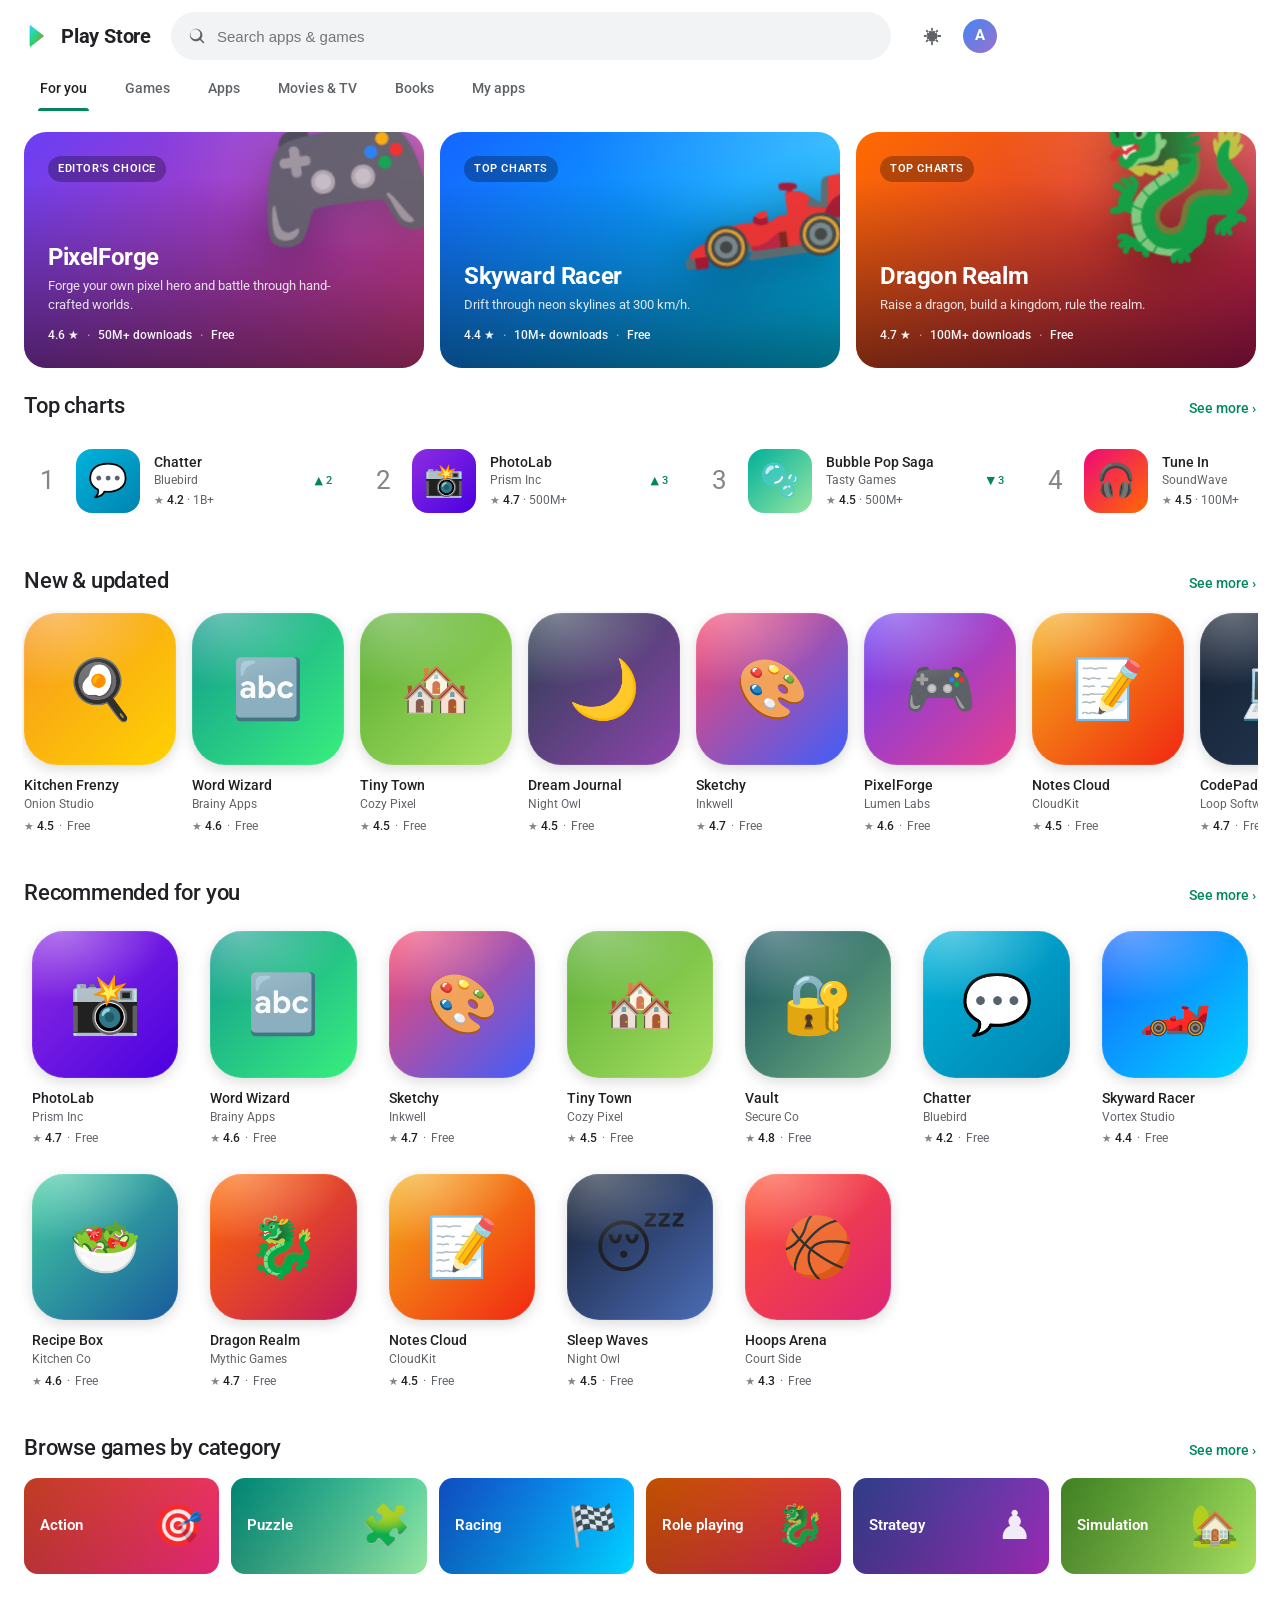
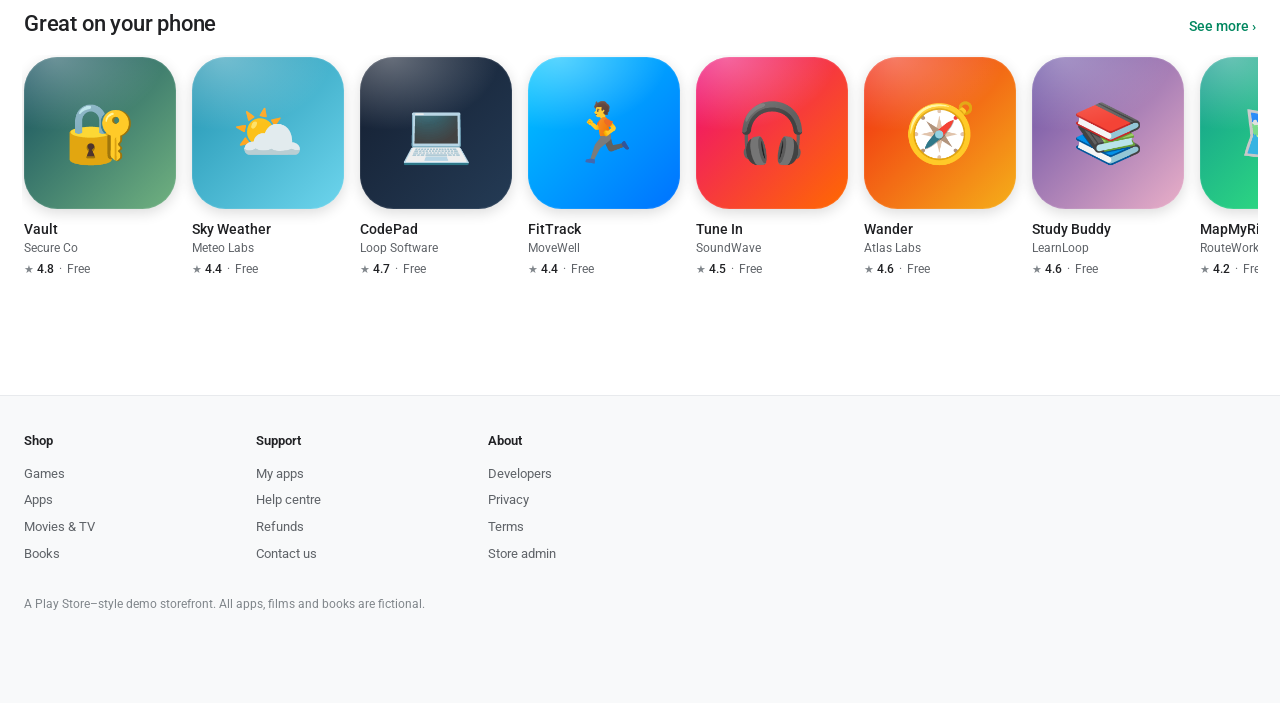
==== docs/index.html @ 573b5a90 "Rename playstore to docs" ====
<!doctype html>
<html lang="en" data-theme="light">
<head>
<meta charset="utf-8">
<meta name="viewport" content="width=device-width, initial-scale=1, viewport-fit=cover">
<meta name="theme-color" content="#ffffff" id="theme-color">
<title>Play Store — Apps, Games & more</title>
<link rel="preconnect" href="https://fonts.googleapis.com">
<link rel="preconnect" href="https://fonts.gstatic.com" crossorigin>
<link href="https://fonts.googleapis.com/css2?family=Roboto:wght@400;500;700&family=Google+Sans+Text:wght@400;500&display=swap" rel="stylesheet">
<link rel="stylesheet" href="styles.css">
<link rel="icon" href="data:image/svg+xml,%3Csvg xmlns='http://www.w3.org/2000/svg' viewBox='0 0 48 48'%3E%3Cpath fill='%2300c853' d='M8 6l22 18L8 42z'/%3E%3Cpath fill='%2300b0ff' d='M8 6l15 15-9 9z'/%3E%3Cpath fill='%23ff3d00' d='M8 42l15-15-9-9z'/%3E%3Cpath fill='%23ffc107' d='M30 24L8 6v36z' opacity='.9'/%3E%3C/svg%3E">
</head>
<body>

<header class="topbar" id="topbar">
  <div class="topbar-inner">
    <a class="logo" href="#/home" aria-label="Play Store home">
      <svg viewBox="0 0 48 48" width="28" height="28" aria-hidden="true">
        <defs>
          <linearGradient id="playGrad" x1="0" y1="0" x2="1" y2="1">
            <stop offset="0" stop-color="#00d2ff"/>
            <stop offset=".5" stop-color="#00c853"/>
            <stop offset="1" stop-color="#ff3d00"/>
          </linearGradient>
        </defs>
        <path fill="url(#playGrad)" d="M11 5.6c-.8.4-1.3 1.2-1.3 2.3v32.2c0 1.1.5 1.9 1.3 2.3L34.6 24 11 5.6Z"/>
        <path fill="#ffffff" opacity=".18" d="M11 5.6 34.6 24 11 42.4V5.6Z"/>
      </svg>
      <span>Play Store</span>
    </a>

    <div class="search" id="search">
      <svg class="search-icon" viewBox="0 0 24 24" width="20" height="20" aria-hidden="true"><path fill="currentColor" d="M20.5 19.1 16.9 15.5a7.5 7.5 0 1 0-1.4 1.4l3.6 3.6a1 1 0 0 0 1.4-1.4ZM10 16a6 6 0 1 1 0-12 6 6 0 0 1 0 12Z"/></svg>
      <input id="search-input" type="search" placeholder="Search apps & games" autocomplete="off" spellcheck="false" aria-label="Search apps and games">
      <button class="search-clear" id="search-clear" aria-label="Clear search">✕</button>
      <div class="suggest" id="suggest" hidden></div>
    </div>

    <div class="top-actions">
      <button class="icon-btn" id="theme-btn" title="Toggle theme" aria-label="Toggle theme">
        <svg viewBox="0 0 24 24" width="22" height="22" aria-hidden="true"><path fill="currentColor" d="M12 18a6 6 0 1 0 0-12 6 6 0 0 0 0 12Zm0-15a1 1 0 0 1 1 1v2a1 1 0 1 1-2 0V4a1 1 0 0 1 1-1Zm0 15a1 1 0 0 1 1 1v2a1 1 0 1 1-2 0v-2a1 1 0 0 1 1-1ZM3 12a1 1 0 0 1 1-1h2a1 1 0 1 1 0 2H4a1 1 0 0 1-1-1Zm15 0a1 1 0 0 1 1-1h2a1 1 0 1 1 0 2h-2a1 1 0 0 1-1-1ZM5.6 5.6a1 1 0 0 1 1.4 0L8.4 7a1 1 0 1 1-1.4 1.4L5.6 7a1 1 0 0 1 0-1.4Zm10 10a1 1 0 0 1 1.4 0l1.4 1.4a1 1 0 1 1-1.4 1.4l-1.4-1.4a1 1 0 0 1 0-1.4Zm2.8-10a1 1 0 0 1 0 1.4L17 8.4A1 1 0 1 1 15.6 7l1.4-1.4a1 1 0 0 1 1.4 0Zm-10 10a1 1 0 0 1 0 1.4L7 18.4A1 1 0 1 1 5.6 17L7 15.6a1 1 0 0 1 1.4 0Z"/></svg>
      </button>
      <a class="avatar" href="#/library" title="My library" aria-label="My library">A</a>
    </div>
  </div>

  <nav class="tabs" id="tabs" aria-label="Sections">
    <a href="#/home" data-tab="home">For you</a>
    <a href="#/games" data-tab="games">Games</a>
    <a href="#/apps" data-tab="apps">Apps</a>
    <a href="#/movies" data-tab="movies">Movies &amp; TV</a>
    <a href="#/books" data-tab="books">Books</a>
    <a href="#/library" data-tab="library">My apps</a>
  </nav>
</header>

<main id="view" class="view" tabindex="-1"></main>

<footer class="footer">
  <div class="footer-inner">
    <div class="footer-cols">
      <div>
        <h4>Shop</h4>
        <a href="#/games">Games</a><a href="#/apps">Apps</a><a href="#/movies">Movies &amp; TV</a><a href="#/books">Books</a>
      </div>
      <div>
        <h4>Support</h4>
        <a href="#/library">My apps</a><a href="#/home">Help centre</a><a href="#/home">Refunds</a><a href="#/home">Contact us</a>
      </div>
      <div>
        <h4>About</h4>
        <a href="#/home">Developers</a><a href="#/home">Privacy</a><a href="#/home">Terms</a><a href="#/admin">Store admin</a>
      </div>
    </div>
    <p class="footer-note">A Play Store–style demo storefront. All apps, films and books are fictional.</p>
  </div>
</footer>

<nav class="bottomnav" aria-label="Mobile navigation">
  <a href="#/games" data-tab="games">
    <svg viewBox="0 0 24 24" width="22" height="22" aria-hidden="true"><path fill="currentColor" d="M17 6H7a4 4 0 0 0-4 4v3a4 4 0 0 0 7.2 2.4l.3-.4h3l.3.4A4 4 0 0 0 21 13v-3a4 4 0 0 0-4-4Zm-9 7a1 1 0 0 1-1-1H5.8a1 1 0 0 1 0-2H7V8.8a1 1 0 0 1 2 0V10h1.2a1 1 0 0 1 0 2H9a1 1 0 0 1-1 1Zm8 .2a1.2 1.2 0 1 1 0-2.4 1.2 1.2 0 0 1 0 2.4Zm2-3a1.2 1.2 0 1 1 0-2.4 1.2 1.2 0 0 1 0 2.4Z"/></svg>
    Games
  </a>
  <a href="#/apps" data-tab="apps">
    <svg viewBox="0 0 24 24" width="22" height="22" aria-hidden="true"><path fill="currentColor" d="M4 4h7v7H4V4Zm9 0h7v7h-7V4ZM4 13h7v7H4v-7Zm9 0h7v7h-7v-7Z"/></svg>
    Apps
  </a>
  <a href="#/search" data-tab="search">
    <svg viewBox="0 0 24 24" width="22" height="22" aria-hidden="true"><path fill="currentColor" d="M20.5 19.1 16.9 15.5a7.5 7.5 0 1 0-1.4 1.4l3.6 3.6a1 1 0 0 0 1.4-1.4ZM10 16a6 6 0 1 1 0-12 6 6 0 0 1 0 12Z"/></svg>
    Search
  </a>
  <a href="#/library" data-tab="library">
    <svg viewBox="0 0 24 24" width="22" height="22" aria-hidden="true"><path fill="currentColor" d="M4 4a1 1 0 0 1 1-1h9a3 3 0 0 1 3 3v14.5a.8.8 0 0 1-1.3.6L12 18l-3.7 3.1a.8.8 0 0 1-1.3-.6V4Zm3 1v12.3l2.7-2.2a1 1 0 0 1 1.3 0l2.7 2.2V6a1 1 0 0 0-1-1H7Z"/></svg>
    Library
  </a>
</nav>

<div class="toast" id="toast" role="status" aria-live="polite"></div>

<script src="data.js"></script>
<script src="app.js"></script>
</body>
</html>
---- docs/styles.css ----
/* ---------- Design tokens ---------- */
:root {
  --bg: #ffffff;
  --bg-soft: #f8f9fa;
  --bg-strong: #f1f3f4;
  --card: #ffffff;
  --text: #202124;
  --text-soft: #5f6368;
  --text-faint: #80868b;
  --line: #e8eaed;
  --green: #01875f;
  --green-soft: #e6f4ea;
  --blue: #1a73e8;
  --red: #d93025;
  --shadow-1: 0 1px 2px rgba(60, 64, 67, .3), 0 1px 3px 1px rgba(60, 64, 67, .15);
  --shadow-2: 0 4px 12px rgba(60, 64, 67, .18), 0 1px 3px rgba(60, 64, 67, .12);
  --radius: 16px;
  --header-h: 128px;
  --max: 1360px;
  color-scheme: light;
}

[data-theme="dark"] {
  --bg: #131314;
  --bg-soft: #1b1b1c;
  --bg-strong: #262627;
  --card: #1f1f20;
  --text: #e8eaed;
  --text-soft: #a8adb3;
  --text-faint: #8b9096;
  --line: #303134;
  --green: #6ddba8;
  --green-soft: #16342a;
  --blue: #8ab4f8;
  --red: #f28b82;
  --shadow-1: 0 1px 3px rgba(0, 0, 0, .5);
  --shadow-2: 0 6px 18px rgba(0, 0, 0, .55);
  color-scheme: dark;
}

* { box-sizing: border-box; }

html { scroll-behavior: smooth; -webkit-text-size-adjust: 100%; }

body {
  margin: 0;
  background: var(--bg);
  color: var(--text);
  font-family: "Google Sans Text", Roboto, system-ui, -apple-system, "Segoe UI", sans-serif;
  font-size: 14px;
  line-height: 1.45;
  -webkit-font-smoothing: antialiased;
  padding-bottom: 0;
}

a { color: inherit; text-decoration: none; }
button { font: inherit; color: inherit; }
img, svg { display: block; }
::selection { background: rgba(26, 115, 232, .25); }

/* ---------- Top bar ---------- */
.topbar {
  position: sticky;
  top: 0;
  z-index: 60;
  background: var(--bg);
  background: color-mix(in srgb, var(--bg) 88%, transparent);
  backdrop-filter: saturate(180%) blur(14px);
  -webkit-backdrop-filter: saturate(180%) blur(14px);
  border-bottom: 1px solid transparent;
  transition: border-color .2s, background .2s;
}
.topbar.scrolled { border-bottom-color: var(--line); }

.topbar-inner {
  max-width: var(--max);
  margin: 0 auto;
  padding: 12px 24px 8px;
  display: flex;
  align-items: center;
  gap: 20px;
}

.logo {
  display: flex;
  align-items: center;
  gap: 9px;
  font-size: 20px;
  font-weight: 700;
  letter-spacing: -.2px;
  white-space: nowrap;
  flex: 0 0 auto;
}
.logo span { margin-top: 1px; }

.search {
  position: relative;
  flex: 1 1 auto;
  max-width: 720px;
  height: 48px;
  border-radius: 24px;
  background: var(--bg-strong);
  display: flex;
  align-items: center;
  transition: box-shadow .2s, background .2s;
}
.search:focus-within {
  background: var(--bg);
  box-shadow: var(--shadow-1);
}
.search-icon {
  position: absolute;
  left: 16px;
  color: var(--text-soft);
  pointer-events: none;
}
.search input {
  width: 100%;
  height: 100%;
  border: 0;
  outline: 0;
  background: transparent;
  color: var(--text);
  padding: 0 44px 0 46px;
  font-size: 15px;
  border-radius: 24px;
}
.search input::-webkit-search-cancel-button { display: none; }
.search-clear {
  position: absolute;
  right: 14px;
  border: 0;
  background: transparent;
  color: var(--text-soft);
  cursor: pointer;
  font-size: 14px;
  padding: 6px;
  border-radius: 50%;
  display: none;
}
.search.has-value .search-clear { display: block; }
.search-clear:hover { background: var(--bg-strong); }

.suggest {
  position: absolute;
  top: 56px;
  left: 0;
  right: 0;
  background: var(--bg);
  border-radius: 12px;
  box-shadow: var(--shadow-2);
  border: 1px solid var(--line);
  padding: 6px;
  z-index: 80;
  max-height: min(60vh, 460px);
  overflow: auto;
}
.suggest a {
  display: flex;
  align-items: center;
  gap: 12px;
  padding: 9px 10px;
  border-radius: 8px;
}
.suggest a:hover, .suggest a.active { background: var(--bg-soft); }
.suggest .s-icon {
  width: 34px; height: 34px;
  border-radius: 9px;
  display: grid; place-items: center;
  font-size: 18px;
  flex: 0 0 auto;
}
.suggest .s-name { font-weight: 500; }
.suggest .s-sub { font-size: 12px; color: var(--text-soft); }
.suggest .s-kind {
  margin-left: auto;
  font-size: 11px;
  color: var(--text-faint);
  text-transform: uppercase;
  letter-spacing: .4px;
}

.top-actions { display: flex; align-items: center; gap: 6px; flex: 0 0 auto; }
.icon-btn {
  width: 42px; height: 42px;
  display: grid; place-items: center;
  border: 0; border-radius: 50%;
  background: transparent;
  color: var(--text-soft);
  cursor: pointer;
  transition: background .15s;
}
.icon-btn:hover { background: var(--bg-strong); }
.avatar {
  width: 34px; height: 34px;
  border-radius: 50%;
  background: linear-gradient(135deg, #4285f4, #9b72cb);
  color: #fff;
  font-size: 15px;
  font-weight: 700;
  display: grid; place-items: center;
  margin-left: 4px;
  box-shadow: 0 0 0 3px var(--bg);
  transition: transform .15s;
}
.avatar:hover { transform: scale(1.06); }

.tabs {
  max-width: var(--max);
  margin: 0 auto;
  padding: 0 24px;
  display: flex;
  gap: 6px;
  overflow-x: auto;
  scrollbar-width: none;
}
.tabs::-webkit-scrollbar { display: none; }
.tabs a {
  position: relative;
  padding: 10px 16px 13px;
  color: var(--text-soft);
  font-size: 14px;
  font-weight: 500;
  white-space: nowrap;
  border-radius: 8px 8px 0 0;
  transition: color .15s, background .15s;
}
.tabs a:hover { color: var(--text); background: var(--bg-soft); }
.tabs a.active { color: var(--text); }
.tabs a.active::after {
  content: "";
  position: absolute;
  left: 14px; right: 14px; bottom: 0;
  height: 3px;
  border-radius: 3px 3px 0 0;
  background: var(--green);
}

/* ---------- Layout ---------- */
.view {
  max-width: var(--max);
  margin: 0 auto;
  padding: 8px 24px 72px;
  outline: none;
  animation: pageIn .35s cubic-bezier(.2, .7, .3, 1);
}
@keyframes pageIn {
  from { opacity: 0; transform: translateY(6px); }
  to { opacity: 1; transform: none; }
}

section { margin: 0 0 12px; }
.sec-head {
  display: flex;
  align-items: baseline;
  justify-content: space-between;
  gap: 16px;
  padding: 22px 0 12px;
}
.sec-head h2 {
  margin: 0;
  font-size: 22px;
  font-weight: 500;
  letter-spacing: -.2px;
}
.sec-head .see-all {
  color: var(--green);
  font-weight: 500;
  font-size: 14px;
  white-space: nowrap;
  border-radius: 20px;
  padding: 6px 12px;
  margin-right: -12px;
}
.sec-head .see-all:hover { background: var(--green-soft); }

/* ---------- Hero ---------- */
.hero-row {
  display: grid;
  grid-template-columns: repeat(3, 1fr);
  gap: 16px;
  padding-top: 12px;
}
.hero-card {
  position: relative;
  min-height: 236px;
  border-radius: 22px;
  overflow: hidden;
  padding: 24px;
  color: #fff;
  display: flex;
  flex-direction: column;
  justify-content: flex-end;
  isolation: isolate;
  transition: transform .25s cubic-bezier(.2, .7, .3, 1), box-shadow .25s;
}
.hero-card:hover { transform: translateY(-3px); box-shadow: var(--shadow-2); }
.hero-card::before {
  content: "";
  position: absolute;
  inset: 0;
  background: radial-gradient(120% 100% at 100% 0%, rgba(255,255,255,.22), transparent 55%),
              linear-gradient(180deg, transparent 20%, rgba(0,0,0,.5) 100%);
  z-index: -1;
}
.hero-glyph {
  position: absolute;
  right: -14px;
  top: -26px;
  font-size: 150px;
  line-height: 1;
  opacity: .9;
  transform: rotate(-8deg);
  filter: drop-shadow(0 12px 24px rgba(0,0,0,.35));
  z-index: -1;
}
.hero-badge {
  align-self: flex-start;
  font-size: 11px;
  font-weight: 600;
  letter-spacing: .6px;
  text-transform: uppercase;
  background: rgba(0,0,0,.28);
  padding: 5px 10px;
  border-radius: 20px;
  margin-bottom: auto;
  backdrop-filter: blur(4px);
}
.hero-card h3 {
  margin: 16px 0 2px;
  font-size: 24px;
  font-weight: 700;
  letter-spacing: -.4px;
}
.hero-card p {
  margin: 0;
  font-size: 13px;
  opacity: .85;
  max-width: 88%;
}
.hero-meta {
  display: flex;
  align-items: center;
  gap: 8px;
  margin-top: 12px;
  font-size: 12px;
  font-weight: 500;
  opacity: .95;
}
.hero-meta .dot { opacity: .6; }

/* ---------- Rows & cards ---------- */
.row-wrap { position: relative; }
.row {
  display: flex;
  gap: 16px;
  overflow-x: auto;
  scroll-snap-type: x mandatory;
  scroll-behavior: smooth;
  padding: 2px 2px 8px;
  margin: 0 -2px;
  scrollbar-width: none;
}
.row::-webkit-scrollbar { display: none; }

.row-arrow {
  position: absolute;
  top: 50%;
  transform: translateY(-50%);
  width: 40px; height: 40px;
  border-radius: 50%;
  border: 1px solid var(--line);
  background: var(--bg);
  color: var(--text-soft);
  box-shadow: var(--shadow-1);
  display: grid; place-items: center;
  cursor: pointer;
  z-index: 5;
  font-size: 20px;
  line-height: 1;
  opacity: 0;
  pointer-events: none;
  transition: opacity .2s, background .15s;
}
.row-wrap:hover .row-arrow { opacity: 1; pointer-events: auto; }
.row-arrow:hover { background: var(--bg-soft); color: var(--text); }
.row-arrow[data-dir="left"] { left: -16px; }
.row-arrow[data-dir="right"] { right: -16px; }

.app-card {
  flex: 0 0 auto;
  width: 168px;
  scroll-snap-align: start;
  border-radius: 14px;
  padding: 8px;
  margin: -8px;
  transition: background .15s;
}
.app-card:hover { background: var(--bg-soft); }
.app-card .icon {
  width: 100%;
  aspect-ratio: 1;
  border-radius: 22%;
  display: grid;
  place-items: center;
  font-size: 58px;
  margin-bottom: 10px;
  box-shadow: inset 0 0 0 1px rgba(255,255,255,.08), 0 4px 14px rgba(0,0,0,.14);
  transition: transform .2s cubic-bezier(.2,.7,.3,1);
  position: relative;
  overflow: hidden;
}
.app-card:hover .icon { transform: scale(1.035); }
.app-card .icon::after {
  content: "";
  position: absolute;
  inset: 0;
  background: radial-gradient(120% 80% at 20% 0%, rgba(255,255,255,.35), transparent 60%);
  pointer-events: none;
}
.app-card .name {
  font-size: 14px;
  font-weight: 500;
  white-space: nowrap;
  overflow: hidden;
  text-overflow: ellipsis;
}
.app-card .dev {
  font-size: 12px;
  color: var(--text-soft);
  white-space: nowrap;
  overflow: hidden;
  text-overflow: ellipsis;
  margin-top: 1px;
}
.app-card .meta {
  display: flex;
  align-items: center;
  gap: 5px;
  font-size: 12px;
  color: var(--text-soft);
  margin-top: 4px;
}
.star { color: var(--text-soft); }
.star b { color: var(--text); font-weight: 500; }
.star::before { content: "★"; color: var(--text-faint); margin-right: 3px; font-size: 11px; }

/* chart cards */
.chart-card {
  flex: 0 0 auto;
  width: 320px;
  display: flex;
  align-items: center;
  gap: 14px;
  padding: 10px;
  border-radius: 16px;
  scroll-snap-align: start;
  transition: background .15s;
}
.chart-card:hover { background: var(--bg-soft); }
.chart-rank {
  font-size: 26px;
  font-weight: 400;
  color: var(--text-faint);
  width: 30px;
  text-align: center;
  font-variant-numeric: tabular-nums;
}
.chart-card .icon {
  width: 64px; height: 64px;
  border-radius: 16px;
  display: grid; place-items: center;
  font-size: 32px;
  flex: 0 0 auto;
}
.chart-body { min-width: 0; flex: 1; }
.chart-body .name { font-weight: 500; font-size: 14px; white-space: nowrap; overflow: hidden; text-overflow: ellipsis; }
.chart-body .dev { font-size: 12px; color: var(--text-soft); white-space: nowrap; overflow: hidden; text-overflow: ellipsis; }
.chart-body .meta { font-size: 12px; color: var(--text-soft); margin-top: 3px; }
.chart-move { font-size: 11px; color: var(--green); font-weight: 500; }

/* grid */
.grid {
  display: grid;
  grid-template-columns: repeat(auto-fill, minmax(158px, 1fr));
  gap: 10px 16px;
}
.grid .app-card { width: auto; margin: 0; padding: 8px; }

/* chips */
.chip-row {
  display: flex;
  gap: 10px;
  overflow-x: auto;
  padding: 10px 0 6px;
  scrollbar-width: none;
}
.chip-row::-webkit-scrollbar { display: none; }
.chip {
  flex: 0 0 auto;
  display: inline-flex;
  align-items: center;
  padding: 8px 16px;
  border-radius: 20px;
  border: 1px solid var(--line);
  background: transparent;
  color: var(--text-soft);
  font-size: 13px;
  font-weight: 500;
  cursor: pointer;
  transition: all .15s;
  white-space: nowrap;
}
.chip:hover { background: var(--bg-soft); color: var(--text); }
.chip.active {
  background: var(--green-soft);
  border-color: transparent;
  color: var(--green);
}

/* category tiles */
.cat-grid {
  display: grid;
  grid-template-columns: repeat(auto-fill, minmax(180px, 1fr));
  gap: 12px;
}
.cat-tile {
  position: relative;
  height: 96px;
  border-radius: 14px;
  overflow: hidden;
  padding: 16px;
  display: flex;
  align-items: center;
  justify-content: space-between;
  color: #fff;
  font-weight: 600;
  font-size: 15px;
  isolation: isolate;
}
.cat-tile span { max-width: 60%; }
.cat-tile i { font-style: normal; font-size: 40px; opacity: .9; }
.cat-tile::after {
  content: "";
  position: absolute; inset: 0;
  background: linear-gradient(90deg, rgba(0,0,0,.25), transparent);
  z-index: -1;
}
.cat-tile:hover { filter: brightness(1.08); }

/* ---------- Detail page ---------- */
.back {
  display: inline-flex;
  align-items: center;
  gap: 8px;
  font-weight: 500;
  color: var(--text-soft);
  padding: 10px 14px 10px 10px;
  border-radius: 20px;
  margin: 6px 0 2px -10px;
}
.back:hover { background: var(--bg-soft); color: var(--text); }
.back svg { width: 20px; height: 20px; }

.detail-head {
  display: grid;
  grid-template-columns: 128px 1fr;
  gap: 28px;
  padding: 12px 0 8px;
  align-items: start;
}
.detail-icon {
  width: 128px; height: 128px;
  border-radius: 28px;
  display: grid; place-items: center;
  font-size: 64px;
  box-shadow: var(--shadow-1);
  position: relative;
  overflow: hidden;
}
.detail-icon::after {
  content: "";
  position: absolute; inset: 0;
  background: radial-gradient(130% 80% at 15% 0%, rgba(255,255,255,.35), transparent 60%);
}
.detail-title h1 {
  margin: 0;
  font-size: 30px;
  font-weight: 500;
  letter-spacing: -.4px;
  line-height: 1.15;
}
.detail-sub {
  color: var(--green);
  font-weight: 500;
  font-size: 14px;
  margin-top: 4px;
}
.detail-tagline {
  color: var(--text-soft);
  margin-top: 8px;
  max-width: 640px;
}
.detail-stats {
  display: flex;
  align-items: stretch;
  gap: 0;
  margin-top: 18px;
  max-width: 660px;
}
.stat {
  flex: 1;
  display: flex;
  flex-direction: column;
  align-items: center;
  justify-content: center;
  padding: 0 18px;
  border-left: 1px solid var(--line);
  text-align: center;
}
.stat:first-child { border-left: 0; padding-left: 0; align-items: flex-start; text-align: left; }
.stat .big {
  font-size: 16px;
  font-weight: 600;
  display: flex;
  align-items: center;
  gap: 4px;
  white-space: nowrap;
}
.stat .big svg { width: 14px; height: 14px; }
.stat .small {
  font-size: 11px;
  color: var(--text-faint);
  margin-top: 2px;
  display: flex;
  align-items: center;
  gap: 3px;
  white-space: nowrap;
}

.install-wrap { margin-top: 18px; display: flex; align-items: center; gap: 14px; flex-wrap: wrap; }
.install-btn {
  position: relative;
  overflow: hidden;
  min-width: 190px;
  height: 44px;
  border-radius: 8px;
  border: 0;
  background: var(--green);
  color: #fff;
  font-weight: 600;
  font-size: 15px;
  cursor: pointer;
  padding: 0 22px;
  transition: filter .15s, transform .1s;
}
[data-theme="dark"] .install-btn { background: #0f5c3f; color: #9ff0c7; }
.install-btn:hover { filter: brightness(1.06); }
.install-btn:active { transform: scale(.985); }
.install-btn.installed {
  background: transparent;
  color: var(--green);
  border: 1px solid var(--line);
}
.install-btn.installed:hover { background: var(--bg-soft); }
.install-btn .progress {
  position: absolute;
  left: 0; bottom: 0;
  height: 100%;
  width: 0%;
  background: rgba(255,255,255,.22);
  transition: width .25s linear;
}
.install-btn > span { position: relative; z-index: 1; }
.install-note { font-size: 12px; color: var(--text-faint); display: flex; gap: 6px; align-items: center; }
.install-note b { font-weight: 500; color: var(--text-soft); }

.shots {
  display: flex;
  gap: 12px;
  overflow-x: auto;
  padding: 6px 2px 14px;
  scrollbar-width: none;
  scroll-snap-type: x mandatory;
}
.shots::-webkit-scrollbar { display: none; }
.shot {
  position: relative;
  flex: 0 0 auto;
  width: 190px;
  aspect-ratio: 9 / 16;
  border-radius: 14px;
  overflow: hidden;
  scroll-snap-align: start;
  border: 1px solid var(--line);
}
.shot-inner {
  position: absolute;
  inset: 10px -22% 0 10px;
  border-radius: 16px 0 0 0;
  background: rgba(255,255,255,.94);
  padding: 14px 14px 0;
  display: flex;
  flex-direction: column;
  gap: 8px;
  transform: rotate(-3deg);
  transform-origin: bottom left;
  box-shadow: -6px 6px 18px rgba(0,0,0,.18);
}
[data-theme="dark"] .shot-inner { background: rgba(255,255,255,.9); }
.shot-glyph { font-size: 34px; line-height: 1; }
.shot-line { height: 8px; border-radius: 4px; background: rgba(0,0,0,.14); }
.shot-line.w60 { width: 60%; }
.shot-line.w80 { width: 80%; }
.shot-line.w40 { width: 40%; background: rgba(0,0,0,.28); }
.shot-chips { display: flex; gap: 6px; margin-top: 2px; }
.shot-chips i { display: block; width: 34px; height: 34px; border-radius: 8px; background: rgba(0,0,0,.09); }
.shot-bars { display: flex; align-items: flex-end; gap: 5px; height: 52px; margin-top: auto; padding-bottom: 12px; }
.shot-bars i { flex: 1; background: currentColor; border-radius: 3px 3px 0 0; opacity: .75; }

.detail-cols {
  display: grid;
  grid-template-columns: 1.55fr 1fr;
  gap: 48px;
  margin-top: 16px;
}
.block-title {
  display: flex;
  align-items: center;
  justify-content: space-between;
  gap: 12px;
  margin: 26px 0 14px;
}
.block-title h2 { font-size: 20px; font-weight: 500; margin: 0; }
.block-title a { color: var(--green); font-weight: 500; font-size: 13px; }
.about-text { color: var(--text-soft); font-size: 14px; line-height: 1.6; white-space: pre-line; }
.about-text.clamp { display: -webkit-box; -webkit-line-clamp: 5; -webkit-box-orient: vertical; overflow: hidden; }
.read-more {
  color: var(--green);
  font-weight: 500;
  border: 0;
  background: none;
  padding: 6px 0;
  cursor: pointer;
}
.tags { display: flex; gap: 8px; flex-wrap: wrap; margin-top: 14px; }
.tag {
  font-size: 12px;
  color: var(--text-soft);
  border: 1px solid var(--line);
  padding: 6px 12px;
  border-radius: 8px;
}

.ratings-card {
  background: var(--bg-soft);
  border-radius: 14px;
  padding: 18px;
  margin: 6px 0 4px;
  display: grid;
  grid-template-columns: auto 1fr;
  gap: 20px;
  align-items: center;
}
.big-score { text-align: center; min-width: 76px; }
.big-score .n { font-size: 42px; font-weight: 400; line-height: 1; letter-spacing: -1px; }
.big-score .stars { color: var(--text-faint); font-size: 12px; letter-spacing: 2px; margin-top: 4px; }
.big-score .count { font-size: 11px; color: var(--text-faint); margin-top: 3px; }
.bars { display: flex; flex-direction: column; gap: 4px; }
.bar-row { display: flex; align-items: center; gap: 10px; font-size: 12px; color: var(--text-soft); }
.bar-track { flex: 1; height: 8px; border-radius: 4px; background: var(--line); overflow: hidden; }
.bar-fill { height: 100%; border-radius: 4px; background: var(--green); }

.reviews { display: grid; gap: 10px; }
.review {
  padding: 16px 18px;
  border-radius: 14px;
  background: var(--bg-soft);
}
.review-head {
  display: flex;
  align-items: center;
  gap: 10px;
  margin-bottom: 8px;
}
.review-avatar {
  width: 34px; height: 34px;
  border-radius: 50%;
  color: #fff;
  display: grid; place-items: center;
  font-weight: 600;
  font-size: 14px;
  flex: 0 0 auto;
}
.review-name { font-weight: 500; font-size: 13px; }
.review-stars { color: var(--text-soft); font-size: 11px; letter-spacing: 1px; }
.review-stars b { color: var(--text); font-size: 12px; margin-right: 4px; }
.review p { margin: 0; color: var(--text-soft); font-size: 13px; line-height: 1.55; }
.review-foot { display: flex; gap: 16px; margin-top: 10px; color: var(--text-faint); font-size: 11px; }
.review-foot button { border: 0; background: none; color: var(--text-faint); font-size: 11px; cursor: pointer; padding: 0; }
.review-foot button:hover { color: var(--text); }

.info-list { display: grid; gap: 18px; margin-top: 4px; }
.info-item .k { font-size: 12px; color: var(--text-faint); margin-bottom: 4px; }
.info-item .v { font-size: 14px; color: var(--text-soft); }
.safety {
  margin-top: 28px;
  padding-top: 20px;
  border-top: 1px solid var(--line);
}
.safety h3 { font-size: 15px; font-weight: 500; margin: 0 0 8px; }
.safety p { margin: 0; color: var(--text-soft); font-size: 13px; }
.safety a { color: var(--blue); display: inline-block; margin-top: 8px; font-size: 13px; }

/* ---------- Poster rows (movies / books) ---------- */
.poster-card {
  flex: 0 0 auto;
  width: 172px;
  scroll-snap-align: start;
  border-radius: 14px;
  padding: 8px;
  margin: -8px;
  transition: background .15s;
}
.poster-card:hover { background: var(--bg-soft); }
.poster {
  position: relative;
  width: 100%;
  aspect-ratio: 2 / 3;
  border-radius: 10px;
  overflow: hidden;
  display: flex;
  flex-direction: column;
  justify-content: space-between;
  padding: 14px;
  color: #fff;
  isolation: isolate;
  box-shadow: var(--shadow-1);
}
.poster::after {
  content: "";
  position: absolute; inset: 0;
  background: linear-gradient(180deg, rgba(0,0,0,.15), rgba(0,0,0,.65));
  z-index: -1;
}
.poster .p-glyph { font-size: 40px; align-self: flex-end; opacity: .95; }
.poster .p-title { font-size: 16px; font-weight: 700; line-height: 1.2; letter-spacing: -.2px; }
.poster .p-sub { font-size: 11px; opacity: .8; margin-top: 2px; }
.poster-card .name { font-size: 13px; font-weight: 500; margin-top: 8px; white-space: nowrap; overflow: hidden; text-overflow: ellipsis; }
.poster-card .meta { font-size: 12px; color: var(--text-soft); }
.poster-play {
  position: absolute;
  left: 14px; bottom: 14px;
  width: 30px; height: 30px;
  border-radius: 50%;
  background: rgba(255,255,255,.22);
  backdrop-filter: blur(6px);
  display: grid; place-items: center;
  font-size: 11px;
  opacity: 0;
  transition: opacity .2s;
}
.poster-card:hover .poster-play { opacity: 1; }

/* book cards */
.book-card {
  flex: 0 0 auto;
  width: 150px;
  scroll-snap-align: start;
}
.book {
  position: relative;
  width: 100%;
  aspect-ratio: 2 / 3;
  border-radius: 4px 10px 10px 4px;
  overflow: hidden;
  padding: 14px 12px 14px 18px;
  color: #fff;
  display: flex;
  flex-direction: column;
  justify-content: space-between;
  box-shadow: var(--shadow-1);
  isolation: isolate;
}
.book::before {
  content: "";
  position: absolute;
  inset: 0 auto 0 0;
  width: 6px;
  background: rgba(255,255,255,.18);
}
.book::after {
  content: "";
  position: absolute; inset: 0;
  background: linear-gradient(160deg, transparent 30%, rgba(0,0,0,.45));
  z-index: -1;
}
.book .b-glyph { font-size: 26px; align-self: flex-end; }
.book .b-title { font-size: 14px; font-weight: 700; line-height: 1.25; }
.book .b-author { font-size: 10px; opacity: .8; margin-top: 4px; }
.book-card .name { font-size: 13px; font-weight: 500; margin-top: 7px; }
.book-card .meta { font-size: 12px; color: var(--text-soft); }

/* ---------- Library / empty states ---------- */
.page-title { padding: 20px 0 4px; }
.page-title h1 { margin: 0; font-size: 30px; font-weight: 500; letter-spacing: -.5px; }
.page-title p { margin: 6px 0 0; color: var(--text-soft); }

.lib-list { display: grid; gap: 2px; margin-top: 16px; }
.lib-row {
  display: flex;
  align-items: center;
  gap: 16px;
  padding: 12px;
  border-radius: 14px;
  transition: background .15s;
}
.lib-row:hover { background: var(--bg-soft); }
.lib-row .icon {
  width: 56px; height: 56px;
  border-radius: 14px;
  display: grid; place-items: center;
  font-size: 28px;
  flex: 0 0 auto;
}
.lib-body { flex: 1; min-width: 0; }
.lib-body .name { font-weight: 500; }
.lib-body .sub { font-size: 12px; color: var(--text-soft); }
.lib-actions { display: flex; gap: 8px; }
.btn-sm {
  height: 34px;
  padding: 0 18px;
  border-radius: 18px;
  border: 1px solid var(--line);
  background: transparent;
  font-weight: 500;
  font-size: 13px;
  cursor: pointer;
  white-space: nowrap;
}
.btn-sm:hover { background: var(--bg-soft); }
.btn-sm.primary { background: var(--green); border-color: transparent; color: #fff; }
[data-theme="dark"] .btn-sm.primary { background: #0f5c3f; color: #9ff0c7; }

.empty {
  text-align: center;
  padding: 60px 20px;
  color: var(--text-soft);
}
.empty .e-icon { font-size: 54px; margin-bottom: 12px; }
.empty h3 { margin: 0 0 6px; color: var(--text); font-weight: 500; font-size: 20px; }
.empty p { margin: 0 0 18px; }

/* ---------- Admin ---------- */
.admin-title {
  display: flex;
  align-items: flex-end;
  justify-content: space-between;
  gap: 20px;
  flex-wrap: wrap;
  padding: 22px 0 4px;
}
.admin-title h1 {
  margin: 6px 0 0;
  font-size: 30px;
  font-weight: 500;
  letter-spacing: -.5px;
}
.admin-title p {
  margin: 6px 0 0;
  color: var(--text-soft);
  max-width: 620px;
}
.admin-eyebrow {
  font-size: 11px;
  font-weight: 700;
  letter-spacing: 1.2px;
  text-transform: uppercase;
  color: var(--green);
}
.admin-title .btn-sm { margin-bottom: 4px; }

.admin-stats {
  display: grid;
  grid-template-columns: repeat(4, 1fr);
  gap: 12px;
  margin: 20px 0 22px;
}
.admin-stat {
  background: var(--bg-soft);
  border: 1px solid var(--line);
  border-radius: 14px;
  padding: 16px 18px;
}
.admin-stat .n {
  font-size: 27px;
  font-weight: 600;
  letter-spacing: -.6px;
  font-variant-numeric: tabular-nums;
}
.admin-stat .l {
  font-size: 12px;
  color: var(--text-soft);
  margin-top: 1px;
}

.admin-toolbar {
  display: flex;
  align-items: center;
  gap: 10px;
  flex-wrap: wrap;
  margin-bottom: 14px;
}
.admin-search {
  position: relative;
  flex: 1 1 280px;
}
.admin-search svg {
  position: absolute;
  left: 13px;
  top: 50%;
  transform: translateY(-50%);
  color: var(--text-faint);
  pointer-events: none;
}
.admin-search input {
  width: 100%;
  height: 42px;
  border: 1px solid var(--line);
  border-radius: 12px;
  background: var(--bg);
  color: var(--text);
  font: inherit;
  font-size: 14px;
  padding: 0 14px 0 40px;
  outline: none;
  transition: border-color .15s, box-shadow .15s;
}
.admin-search input:focus {
  border-color: var(--green);
  box-shadow: 0 0 0 3px var(--green-soft);
}
.admin-toolbar select {
  height: 42px;
  border: 1px solid var(--line);
  border-radius: 12px;
  background: var(--bg);
  color: var(--text);
  font: inherit;
  font-size: 14px;
  padding: 0 12px;
  outline: none;
}
.admin-count {
  font-size: 12px;
  color: var(--text-faint);
  white-space: nowrap;
}
.admin-toolbar .btn-sm {
  height: 42px;
  border-radius: 12px;
  padding: 0 18px;
}
.admin-add { margin-left: auto; }

.admin-list {
  border: 1px solid var(--line);
  border-radius: 16px;
  overflow: hidden;
  background: var(--card);
}
.admin-row {
  display: grid;
  grid-template-columns: 46px minmax(0, 1.5fr) 88px 92px minmax(0, .9fr) auto;
  align-items: center;
  gap: 14px;
  padding: 12px 16px;
  border-top: 1px solid var(--line);
}
.admin-row:first-child { border-top: 0; }
.admin-row:hover { background: var(--bg-soft); }
.a-icon {
  width: 46px;
  height: 46px;
  border-radius: 12px;
  display: grid;
  place-items: center;
  font-size: 23px;
  line-height: 1;
}
.a-main { min-width: 0; }
.a-name {
  font-weight: 500;
  font-size: 14px;
  display: flex;
  align-items: center;
  gap: 8px;
  flex-wrap: wrap;
}
.a-badge {
  font-size: 10px;
  font-weight: 600;
  letter-spacing: .2px;
  padding: 2px 7px;
  border-radius: 20px;
  background: var(--green-soft);
  color: var(--green);
  white-space: nowrap;
}
.a-sub {
  font-size: 12px;
  color: var(--text-soft);
  margin-top: 2px;
  white-space: nowrap;
  overflow: hidden;
  text-overflow: ellipsis;
}
.a-cell {
  font-size: 12.5px;
  color: var(--text-soft);
  font-variant-numeric: tabular-nums;
  white-space: nowrap;
  overflow: hidden;
  text-overflow: ellipsis;
}
.a-cell .a-label { display: none; }
.a-actions {
  display: flex;
  align-items: center;
  gap: 6px;
  justify-content: flex-end;
}
.a-confirm {
  font-size: 12px;
  font-weight: 600;
  color: var(--red);
  white-space: nowrap;
}
.admin-btn {
  border: 1px solid var(--line);
  background: transparent;
  border-radius: 8px;
  padding: 7px 12px;
  font: inherit;
  font-size: 12.5px;
  font-weight: 500;
  color: var(--text);
  cursor: pointer;
  white-space: nowrap;
  transition: background .15s, border-color .15s;
}
.admin-btn:hover { background: var(--bg-strong); }
.admin-btn.danger { color: var(--red); }
.admin-btn.danger:hover { background: color-mix(in srgb, var(--red) 10%, transparent); }

.admin-empty {
  text-align: center;
  padding: 54px 20px;
  color: var(--text-soft);
}
.admin-empty .e-icon { font-size: 42px; margin-bottom: 8px; }
.admin-empty h3 { margin: 0 0 4px; color: var(--text); font-weight: 500; font-size: 18px; }
.admin-empty p { margin: 0; font-size: 13px; }

.admin-danger {
  margin-top: 32px;
  border: 1px solid color-mix(in srgb, var(--red) 30%, var(--line));
  border-radius: 16px;
  padding: 20px 22px;
  background: color-mix(in srgb, var(--red) 4%, transparent);
}
.admin-danger h3 { margin: 0 0 4px; font-size: 15px; font-weight: 500; color: var(--red); }
.admin-danger p { margin: 0; font-size: 13px; color: var(--text-soft); }
.admin-danger-actions { display: flex; gap: 10px; flex-wrap: wrap; margin-top: 14px; }
.btn-sm.danger { color: var(--red); border-color: color-mix(in srgb, var(--red) 35%, var(--line)); }
.btn-sm.danger:hover { background: color-mix(in srgb, var(--red) 8%, transparent); }
.admin-note { font-size: 12px; color: var(--text-faint); margin: 18px 0 0; }
.admin-link { color: var(--green); font-weight: 500; }
.admin-link:hover { text-decoration: underline; }

/* modal */
body.no-scroll { overflow: hidden; }
.admin-modal {
  position: fixed;
  inset: 0;
  z-index: 300;
  background: rgba(0, 0, 0, .5);
  backdrop-filter: blur(2px);
  -webkit-backdrop-filter: blur(2px);
  display: flex;
  align-items: center;
  justify-content: center;
  padding: 24px;
  animation: adminFade .16s ease;
}
@keyframes adminFade { from { opacity: 0; } to { opacity: 1; } }
.admin-panel {
  width: min(780px, 100%);
  max-height: 90vh;
  overflow-y: auto;
  background: var(--bg);
  border-radius: 18px;
  box-shadow: 0 24px 70px rgba(0, 0, 0, .4);
  animation: adminPop .2s cubic-bezier(.2, .8, .3, 1);
}
@keyframes adminPop {
  from { opacity: 0; transform: translateY(14px) scale(.985); }
  to { opacity: 1; transform: none; }
}
.admin-panel-head {
  position: sticky;
  top: 0;
  z-index: 2;
  display: flex;
  align-items: center;
  justify-content: space-between;
  gap: 16px;
  padding: 18px 22px;
  background: var(--bg);
  border-bottom: 1px solid var(--line);
}
.admin-panel-head h2 { margin: 0; font-size: 19px; font-weight: 500; letter-spacing: -.2px; }

.form-preview {
  display: flex;
  align-items: center;
  gap: 14px;
  padding: 18px 22px 2px;
}
.pv-icon {
  width: 58px;
  height: 58px;
  border-radius: 15px;
  display: grid;
  place-items: center;
  font-size: 29px;
  box-shadow: inset 0 0 0 1px rgba(255,255,255,.08);
  flex: 0 0 auto;
}
.pv-name { font-weight: 600; font-size: 15px; }
.pv-sub { font-size: 12px; color: var(--text-soft); margin-top: 1px; }

.form-grid {
  display: grid;
  grid-template-columns: 1fr 1fr;
  gap: 14px 16px;
  padding: 16px 22px 20px;
}
.form-grid label {
  display: flex;
  flex-direction: column;
  gap: 6px;
  font-size: 12px;
  font-weight: 500;
  color: var(--text-soft);
}
.form-grid label.wide { grid-column: 1 / -1; }
.form-grid label.check {
  flex-direction: row;
  align-items: center;
  gap: 8px;
  font-size: 13px;
  color: var(--text);
  align-self: end;
  padding-bottom: 10px;
}
.form-grid input[type="text"],
.form-grid input[type="number"],
.form-grid select,
.form-grid textarea {
  width: 100%;
  border: 1px solid var(--line);
  border-radius: 10px;
  background: var(--bg-soft);
  color: var(--text);
  font: inherit;
  font-size: 14px;
  padding: 10px 12px;
  outline: none;
  transition: border-color .15s, box-shadow .15s, background .15s;
}
.form-grid textarea { resize: vertical; min-height: 110px; line-height: 1.5; }
.form-grid input:focus,
.form-grid select:focus,
.form-grid textarea:focus {
  border-color: var(--green);
  background: var(--bg);
  box-shadow: 0 0 0 3px var(--green-soft);
}
.form-grid input[type="color"] {
  width: 100%;
  height: 40px;
  border: 1px solid var(--line);
  border-radius: 10px;
  background: var(--bg-soft);
  padding: 4px;
  cursor: pointer;
}
.form-grid input[type="checkbox"] {
  width: 18px;
  height: 18px;
  accent-color: var(--green);
  cursor: pointer;
}
.admin-panel-foot {
  position: sticky;
  bottom: 0;
  z-index: 2;
  display: flex;
  align-items: center;
  justify-content: flex-end;
  gap: 10px;
  padding: 14px 22px;
  background: var(--bg);
  border-top: 1px solid var(--line);
}
.admin-panel-foot .btn-sm { height: 38px; padding: 0 20px; border-radius: 10px; }
.form-error { margin-right: auto; color: var(--red); font-size: 12px; }

/* ---------- Footer / bottom nav ---------- */
.footer { border-top: 1px solid var(--line); margin-top: 24px; background: var(--bg-soft); }
.footer-inner { max-width: var(--max); margin: 0 auto; padding: 36px 24px 90px; }
.footer-cols { display: grid; grid-template-columns: repeat(3, minmax(0, 200px)); gap: 32px; }
.footer h4 { margin: 0 0 10px; font-size: 13px; font-weight: 600; }
.footer a { display: block; color: var(--text-soft); font-size: 13px; padding: 4px 0; }
.footer a:hover { color: var(--text); }
.footer-note { color: var(--text-faint); font-size: 12px; margin: 28px 0 0; }

.bottomnav { display: none; }

/* ---------- Toast ---------- */
.toast {
  position: fixed;
  left: 50%;
  bottom: 92px;
  transform: translate(-50%, 20px);
  background: var(--text);
  color: var(--bg);
  padding: 12px 20px;
  border-radius: 10px;
  font-size: 13px;
  font-weight: 500;
  box-shadow: var(--shadow-2);
  opacity: 0;
  pointer-events: none;
  transition: opacity .2s, transform .2s;
  z-index: 200;
  max-width: calc(100vw - 32px);
  text-align: center;
}
.toast.show { opacity: 1; transform: translate(-50%, 0); }

/* ---------- Responsive ---------- */
@media (min-width: 900px) {
  .mobile-only { display: none !important; }
}

@media (max-width: 1100px) {
  .detail-cols { grid-template-columns: 1fr; gap: 8px; }
  .hero-row { grid-template-columns: repeat(2, 1fr); }
  .hero-card:nth-child(3) { display: none; }
}

@media (max-width: 899px) {
  .topbar-inner { padding: 10px 14px 6px; gap: 10px; }
  .logo span { display: none; }
  .search { height: 44px; }
  .search input { font-size: 14px; }
  .tabs { display: none; }
  .view { padding: 4px 14px 96px; }
  .hero-row {
    display: flex;
    overflow-x: auto;
    scroll-snap-type: x mandatory;
    gap: 12px;
    margin: 0 -14px;
    padding: 8px 14px 4px;
    scrollbar-width: none;
  }
  .hero-row::-webkit-scrollbar { display: none; }
  .hero-card { flex: 0 0 86%; min-height: 200px; scroll-snap-align: center; }
  .hero-card:nth-child(3) { display: flex; }
  .hero-card h3 { font-size: 21px; }
  .sec-head { padding: 18px 0 8px; }
  .sec-head h2 { font-size: 19px; }
  .row-arrow { display: none; }
  .row { margin-right: -14px; padding-right: 14px; }
  .app-card { width: 132px; }
  .app-card .icon { font-size: 44px; border-radius: 20%; }
  .grid { grid-template-columns: repeat(auto-fill, minmax(120px, 1fr)); gap: 8px 10px; }
  .grid .app-card .icon { font-size: 42px; }
  .chart-card { width: 272px; }
  .cat-grid { grid-template-columns: repeat(auto-fill, minmax(150px, 1fr)); }
  .cat-tile { height: 84px; }

  .detail-head {
    grid-template-columns: 92px 1fr;
    gap: 16px;
    padding-top: 4px;
  }
  .detail-icon { width: 92px; height: 92px; border-radius: 20px; font-size: 46px; }
  .detail-title h1 { font-size: 23px; }
  .detail-tagline { font-size: 13px; margin-top: 4px; display: -webkit-box; -webkit-line-clamp: 2; -webkit-box-orient: vertical; overflow: hidden; }
  .detail-stats {
    margin-top: 16px;
    max-width: none;
    overflow-x: auto;
  }
  .stat { padding: 0 14px; min-width: 88px; }
  .stat .big { font-size: 14px; }
  .shota, .shot { width: 158px; }
  .detail-cols { gap: 4px; }
  .install-btn { flex: 1; min-width: 0; }
  .install-wrap { margin-top: 12px; }
  .install-note { width: 100%; }
  .ratings-card { grid-template-columns: auto 1fr; gap: 14px; padding: 14px; }
  .big-score .n { font-size: 34px; }

  .footer { margin-top: 12px; }
  .footer-inner { padding: 28px 16px 104px; }
  .footer-cols { grid-template-columns: repeat(3, 1fr); gap: 14px; }

  .bottomnav {
    display: grid;
    grid-template-columns: repeat(4, 1fr);
    position: fixed;
    left: 0; right: 0; bottom: 0;
    background: var(--bg);
    background: color-mix(in srgb, var(--bg) 92%, transparent);
    backdrop-filter: blur(14px);
    -webkit-backdrop-filter: blur(14px);
    border-top: 1px solid var(--line);
    padding-bottom: env(safe-area-inset-bottom);
    z-index: 90;
  }
  .bottomnav a {
    display: flex;
    flex-direction: column;
    align-items: center;
    gap: 3px;
    padding: 9px 4px 8px;
    font-size: 10.5px;
    color: var(--text-soft);
    font-weight: 500;
  }
  .bottomnav a.active { color: var(--green); }
  .toast { bottom: 84px; }
}

@media (max-width: 420px) {
  .app-card { width: 120px; }
  .grid { grid-template-columns: repeat(3, 1fr); gap: 6px; }
  .grid .app-card { padding: 6px; }
  .grid .app-card .name { font-size: 12.5px; }
  .grid .app-card .dev { font-size: 11px; }
  .stat { min-width: 78px; padding: 0 10px; }
  .stat .big { font-size: 13px; }
  .book-card { width: 132px; }
  .poster-card { width: 148px; }
}

@media (max-width: 1100px) {
  .admin-row { grid-template-columns: 46px minmax(0, 1.5fr) 76px 84px auto; }
  .admin-row .a-cell:nth-child(5) { display: none; }
}

@media (max-width: 899px) {
  .admin-title { padding-top: 14px; }
  .admin-title h1 { font-size: 25px; }
  .admin-stats { grid-template-columns: repeat(2, 1fr); gap: 10px; margin: 16px 0 18px; }
  .admin-stat { padding: 12px 14px; }
  .admin-stat .n { font-size: 22px; }

  .admin-search { flex: 1 1 100%; }
  .admin-toolbar select { flex: 1 1 auto; }
  .admin-count { margin-right: auto; }
  .admin-add { margin-left: 0; }

  .admin-list { border-radius: 14px; }
  .admin-row {
    grid-template-columns: 42px minmax(0, 1fr) auto;
    gap: 10px;
    padding: 11px 12px;
  }
  .admin-row .a-cell { display: none; }
  .a-icon { width: 42px; height: 42px; border-radius: 11px; font-size: 21px; }
  .a-actions { gap: 4px; }
  .admin-btn { padding: 7px 9px; font-size: 12px; }
  .a-confirm { font-size: 11px; }
  .admin-danger { padding: 16px; }

  .admin-modal { align-items: flex-end; padding: 0; }
  .admin-panel {
    width: 100%;
    max-height: 94vh;
    border-radius: 18px 18px 0 0;
    padding-bottom: env(safe-area-inset-bottom);
  }
  .admin-panel-head { padding: 15px 16px; }
  .form-preview { padding: 14px 16px 0; }
  .form-grid { grid-template-columns: 1fr; padding: 14px 16px 16px; gap: 12px; }
  .form-grid label.wide { grid-column: auto; }
  .admin-panel-foot { padding: 12px 16px; }
}

@media (prefers-reduced-motion: reduce) {
  * { animation-duration: .001ms !important; transition-duration: .001ms !important; }
  html { scroll-behavior: auto; }
}
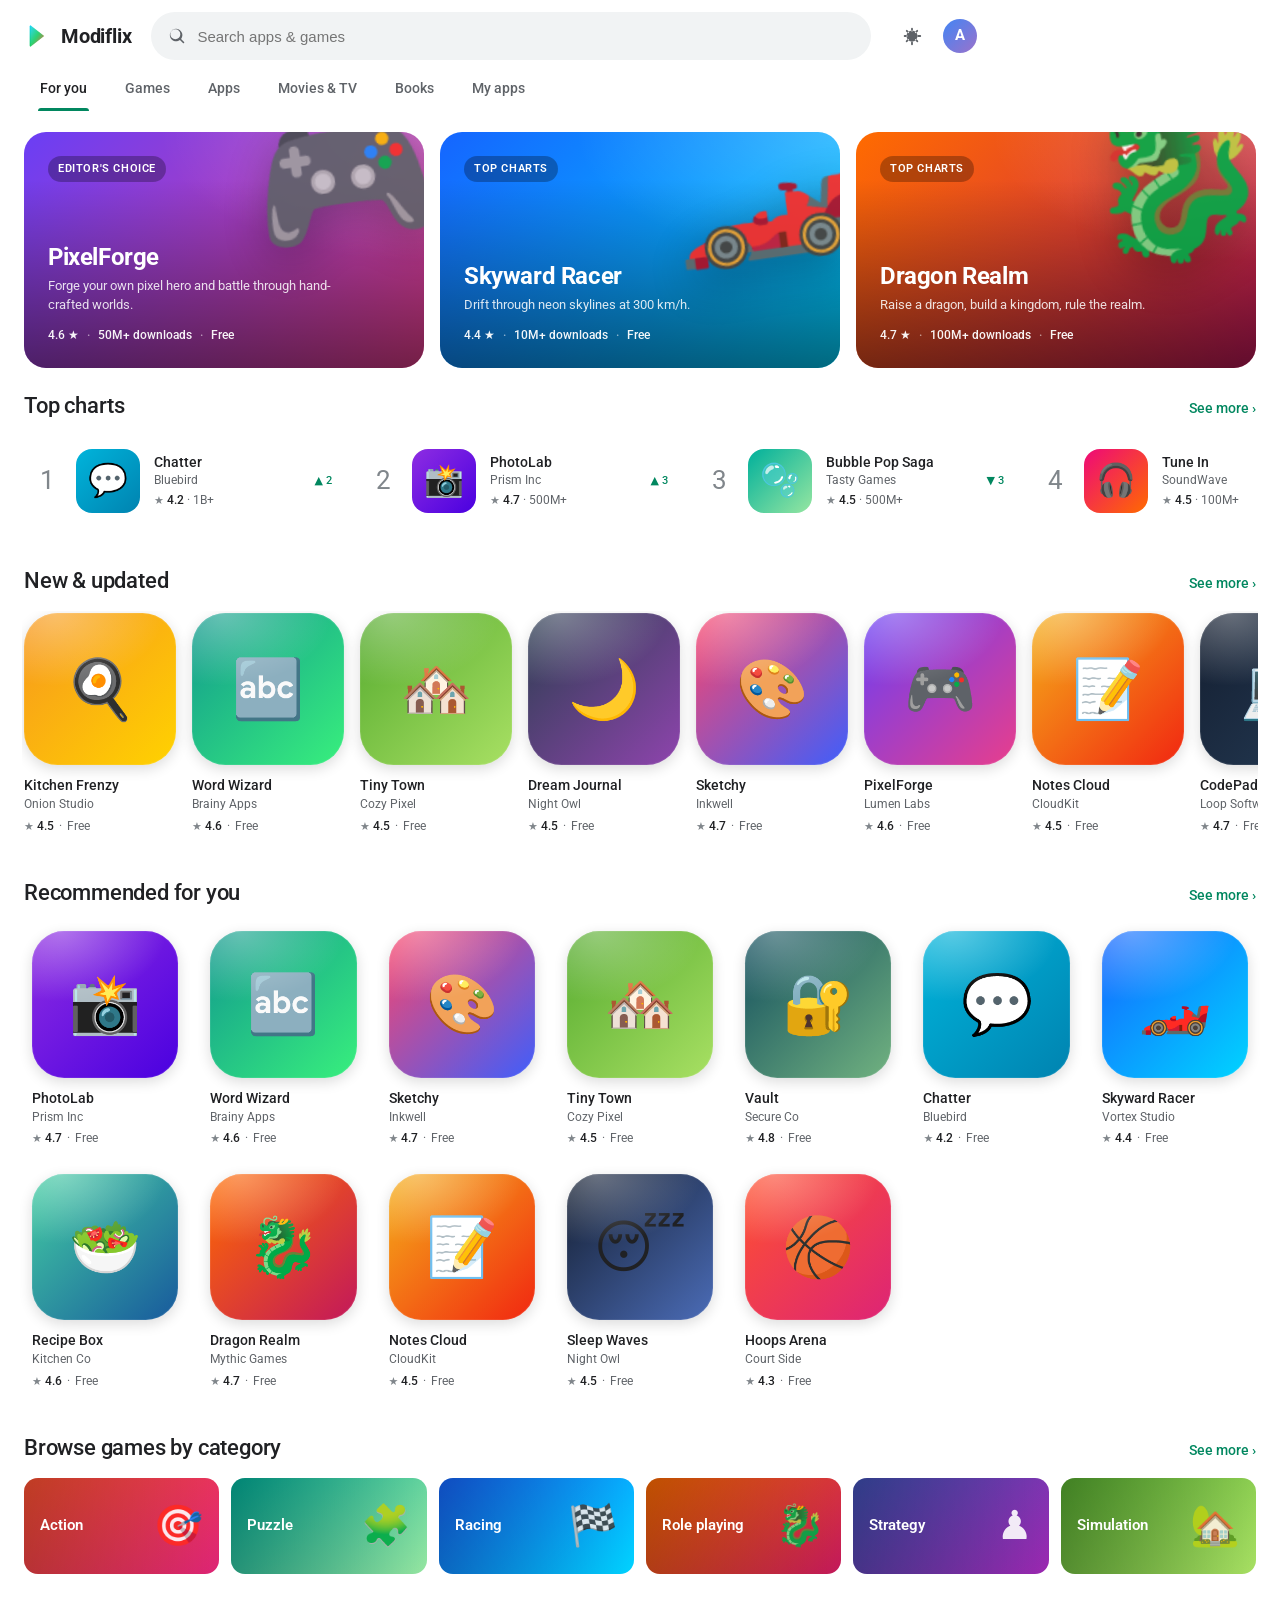
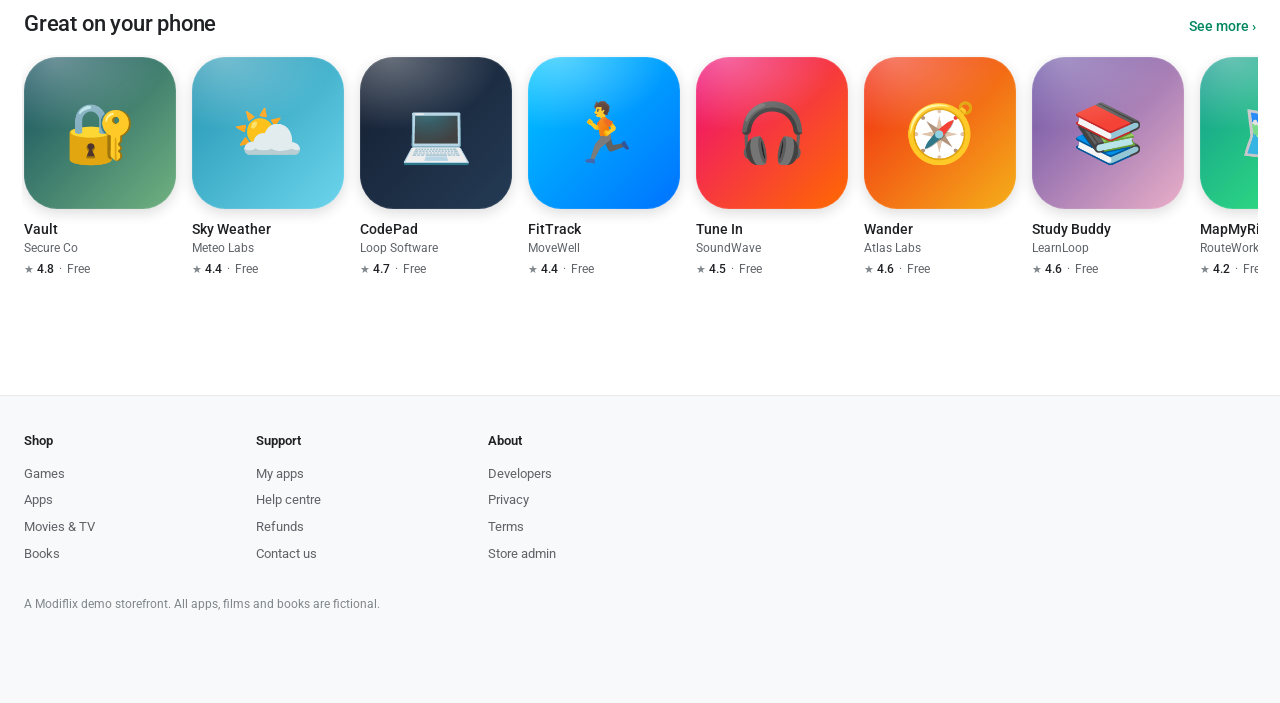
==== commit 0df72fc4: "Rename site branding to Modiflix" ====
--- a/docs/index.html
+++ b/docs/index.html
@@ -3,8 +3,9 @@
 <head>
 <meta charset="utf-8">
 <meta name="viewport" content="width=device-width, initial-scale=1, viewport-fit=cover">
+<meta name="description" content="Modiflix — apps, games, movies and books in one storefront.">
 <meta name="theme-color" content="#ffffff" id="theme-color">
-<title>Play Store — Apps, Games & more</title>
+<title>Modiflix — Apps, Games & more</title>
 <link rel="preconnect" href="https://fonts.googleapis.com">
 <link rel="preconnect" href="https://fonts.gstatic.com" crossorigin>
 <link href="https://fonts.googleapis.com/css2?family=Roboto:wght@400;500;700&family=Google+Sans+Text:wght@400;500&display=swap" rel="stylesheet">
@@ -15,7 +16,7 @@
 
 <header class="topbar" id="topbar">
   <div class="topbar-inner">
-    <a class="logo" href="#/home" aria-label="Play Store home">
+    <a class="logo" href="#/home" aria-label="Modiflix home">
       <svg viewBox="0 0 48 48" width="28" height="28" aria-hidden="true">
         <defs>
           <linearGradient id="playGrad" x1="0" y1="0" x2="1" y2="1">
@@ -27,7 +28,7 @@
         <path fill="url(#playGrad)" d="M11 5.6c-.8.4-1.3 1.2-1.3 2.3v32.2c0 1.1.5 1.9 1.3 2.3L34.6 24 11 5.6Z"/>
         <path fill="#ffffff" opacity=".18" d="M11 5.6 34.6 24 11 42.4V5.6Z"/>
       </svg>
-      <span>Play Store</span>
+      <span>Modiflix</span>
     </a>
 
     <div class="search" id="search">
@@ -73,7 +74,7 @@
         <a href="#/home">Developers</a><a href="#/home">Privacy</a><a href="#/home">Terms</a><a href="#/admin">Store admin</a>
       </div>
     </div>
-    <p class="footer-note">A Play Store–style demo storefront. All apps, films and books are fictional.</p>
+    <p class="footer-note">A Modiflix demo storefront. All apps, films and books are fictional.</p>
   </div>
 </footer>
 
